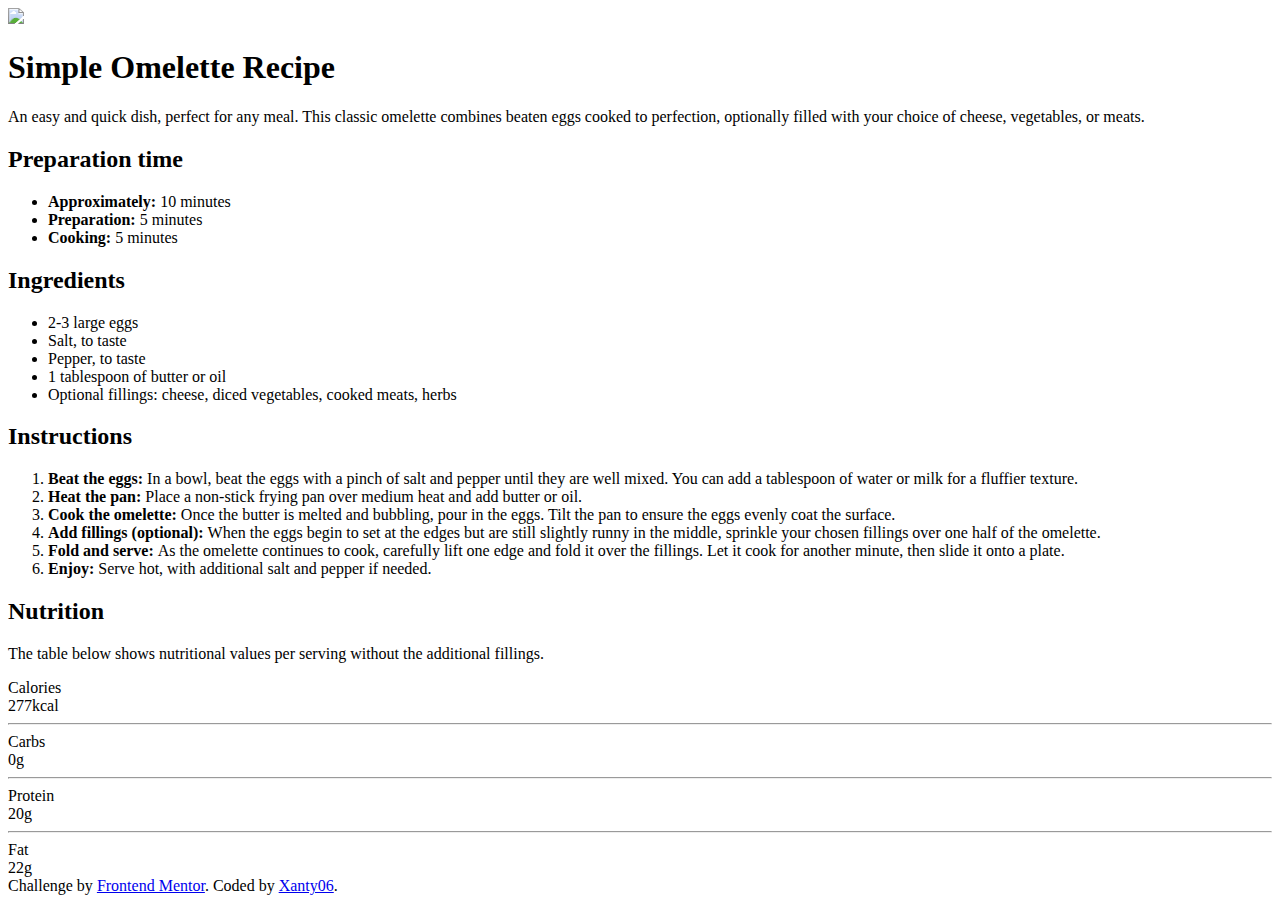
==== add.index.html @ e8cc43eb "Create add.index.html" ====
<!DOCTYPE html>
<html lang="en">
<head>
  <meta charset="UTF-8">
  <meta name="viewport" content="width=device-width, initial-scale=1.0"> <!-- displays site properly based on user's device -->

  <link rel="icon" type="image/png" sizes="32x32" href="./assets/images/favicon-32x32.png">
  <link rel="preconnect" href="https://fonts.googleapis.com" />
  <link rel="preconnect" href="https://fonts.gstatic.com" crossorigin />
  <link
    href="https://fonts.googleapis.com/css2?family=Roboto:wght@400;500;700&family=Young+Serif&display=swap"
    rel="stylesheet"
  />
  <link rel="preconnect" href="https://fonts.googleapis.com" />
  <link rel="preconnect" href="https://fonts.gstatic.com" crossorigin />
  <link
    href="https://fonts.googleapis.com/css2?family=Outfit:wght@400;600;700&family=Roboto:wght@400;500;700&family=Young+Serif&display=swap"
    rel="stylesheet"
    href="https://fonts.google.com/specimen/Young+Serif"
  />
  <link rel="stylesheet" href="https://fonts.google.com/specimen/Outfit" />
  
  <title>Frontend Mentor | Recipe page</title>

  <link rel="stylesheet" href="./style.css">
  <!-- Feel free to remove these styles or customise in your own stylesheet 👍 -->
</head>
<body>

  <img src="./assets/images/image-omelette.jpeg">
  
  <h1>Simple Omelette Recipe</h1>

  <p>An easy and quick dish, perfect for any meal. This classic omelette combines beaten eggs cooked 
    to perfection, optionally filled with your choice of cheese, vegetables, or meats.</p>

  <div class="Preparation">
    <h2>Preparation time</h2>
  <ul>    
    <li> <strong> Approximately:</strong> 10 minutes</li>
    <li> <strong>Preparation:</strong> 5 minutes</li>
    <li> <strong>Cooking: </strong>5 minutes</li>
  </ul>
</div>

<div class="Ingredients">
  <h2>Ingredients</h2>

  <ul>
   <li> 2-3 large eggs </li>
   <li> Salt, to taste </li>
   <li> Pepper, to taste </li>
   <li> 1 tablespoon of butter or oil </li>
   <li>Optional fillings: cheese, diced vegetables, cooked meats, herbs</li>
  </ul>
  
</div>
<div class="Instructions">
  <h2>Instructions</h2>

  <ol>
    <li> <strong>Beat the eggs: </strong> In a bowl, beat the eggs with a pinch of salt and pepper until they are well mixed. You can add a tablespoon of water or milk for a fluffier texture. </li>
    <li> <strong>Heat the pan: </strong>Place a non-stick frying pan over medium heat and add butter or oil. </li>
    <li> <strong>Cook the omelette: </strong>Once the butter is melted and bubbling, pour in the eggs. Tilt the pan to ensure the eggs evenly coat the surface. </li>
    <li> <strong> Add fillings (optional): </strong>When the eggs begin to set at the edges but are still slightly runny in the middle, sprinkle your chosen fillings over one half of the omelette. </li>
    <li> <strong>Fold and serve: </strong>As the omelette continues to cook, carefully lift one edge and fold it over the fillings. Let it cook for another minute, then slide it onto a plate. </li>
    <li> <strong>Enjoy: </strong>Serve hot, with additional salt and pepper if needed.</li>
  </ol>

</div>

<div class="Nutrition">
  <h2>Nutrition</h2>

  <p>The table below shows nutritional values per serving without the additional fillings.</p>

  
  <div class="nutrition-container">
    <div class="nutrition-item">
      <div class="item">Calories</div>
      <div class="value">277kcal</div>
    </div>
    <hr />
    <div class="nutrition-item">
      <div class="item">Carbs</div>
      <div class="value">0g</div>
    </div>
    <hr />
    <div class="nutrition-item">
      <div class="item">Protein</div>
      <div class="value">20g</div>
    </div>
    <hr />
    <div class="nutrition-item">
      <div class="item">Fat</div>
      <div class="value">22g</div>
    </div>
  </div>
</div>
</div>
</div>
</div>
  
  <div class="attribution">
    Challenge by <a href="https://www.frontendmentor.io?ref=challenge" target="_blank">Frontend Mentor</a>. 
    Coded by <a href="#">Xanty06</a>.
  </div>
</body>
</html>
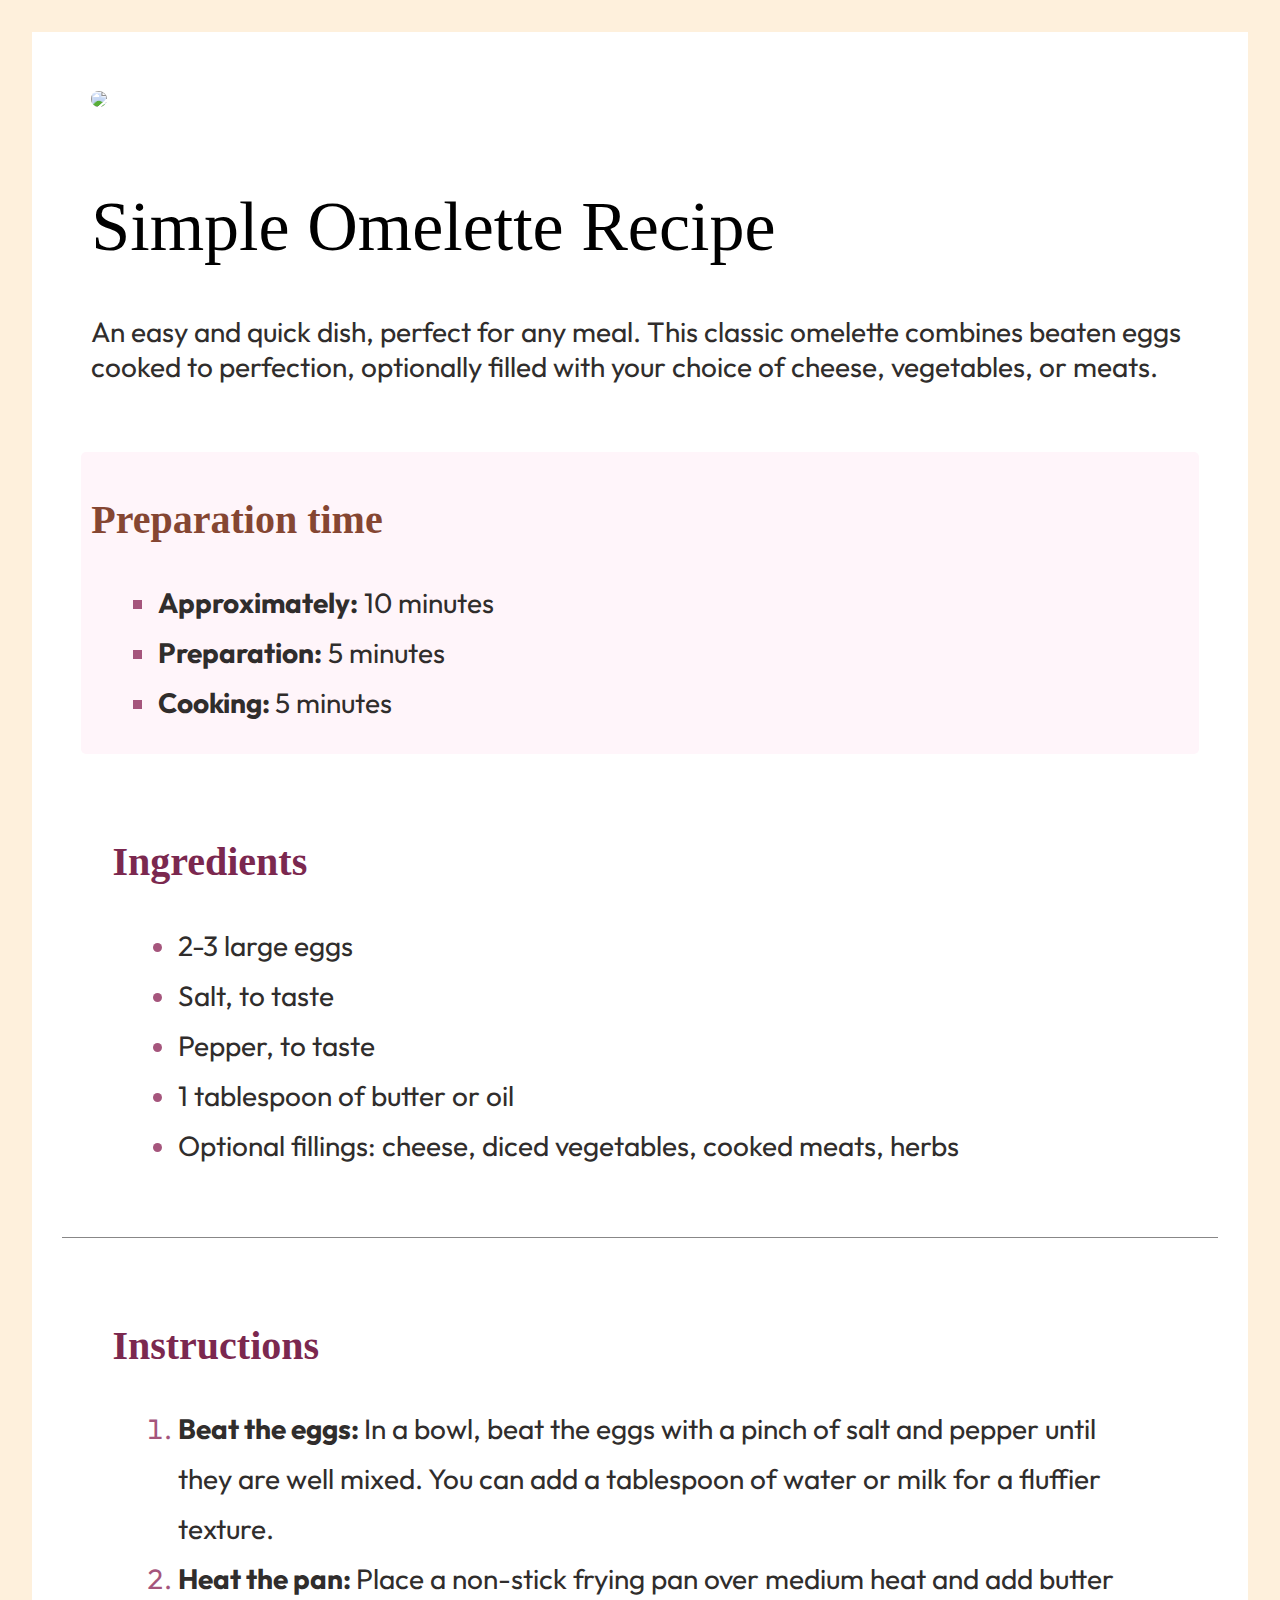
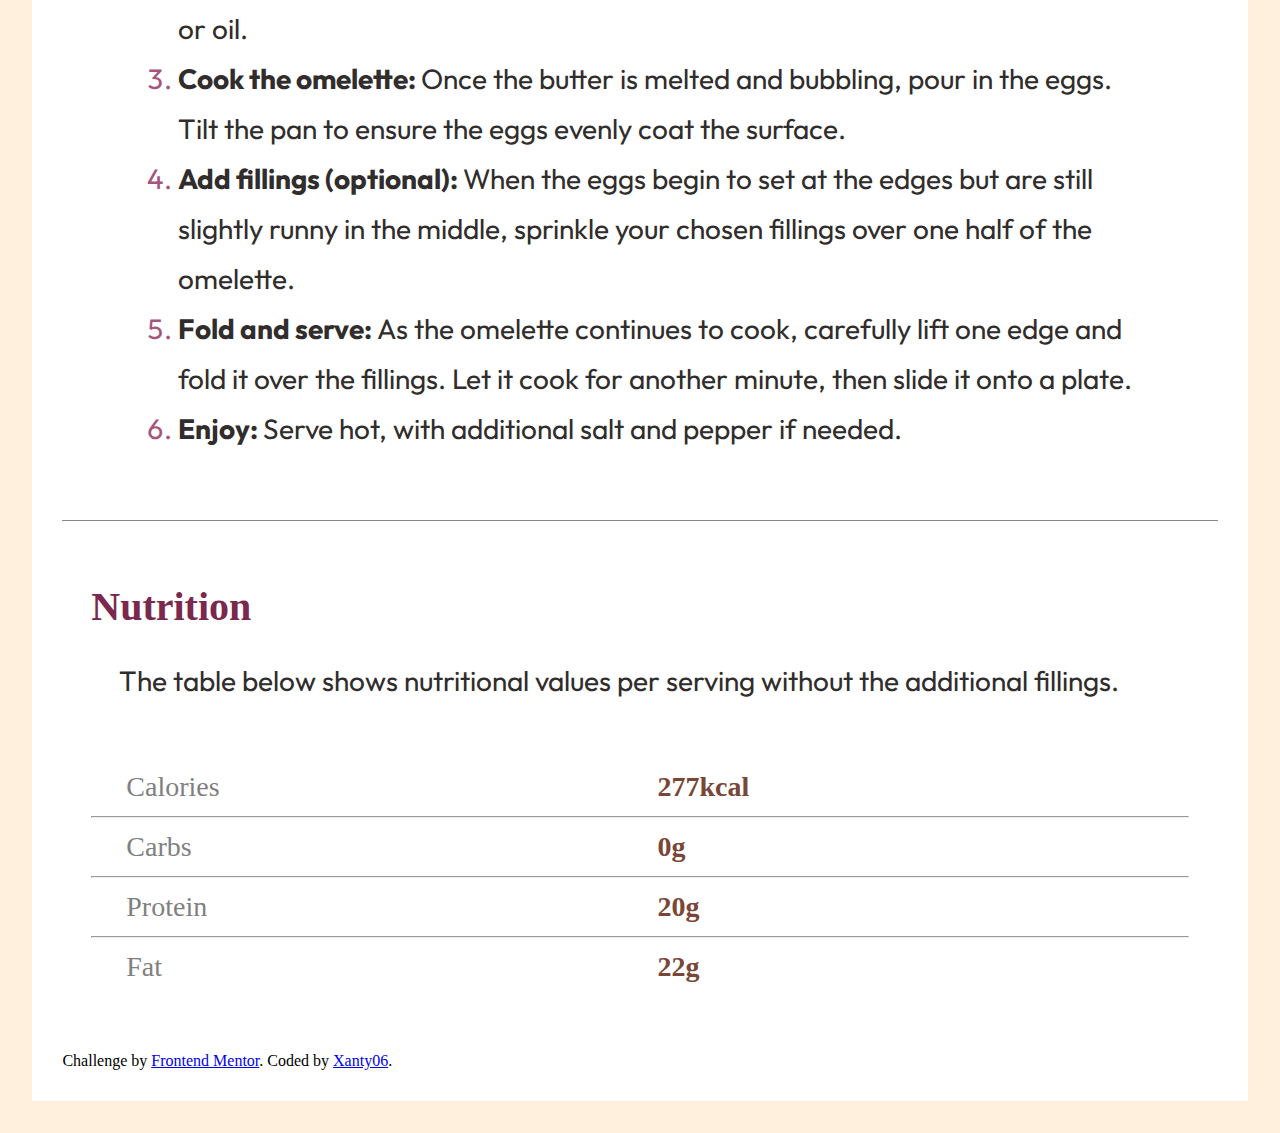
==== commit b4a837d6: "Update add.index.html" ====
--- a/add.index.html
+++ b/add.index.html
@@ -27,7 +27,7 @@
 </head>
 <body>
 
-  <img src="./assets/images/image-omelette.jpeg">
+  <img src="https://imgs.search.brave.com/bB83NdJQzftOQ_uyUqpFooCbj7sRQegQZhAdDcZKZV4/rs:fit:860:0:0/g:ce/aHR0cHM6Ly9tZWRp/YS5nZXR0eWltYWdl/cy5jb20vaWQvMTM2/OTQwNDg1Ny9waG90/by90aGUtZnJlbmNo/LXRvYXN0LW9tZWxl/dHRlLXNhbmR3aWNo/LmpwZz9zPTYxMng2/MTImdz0wJms9MjAm/Yz02SVkwaVFUUXRy/X3dObzZfSWJTTW9F/dmV5VWplNjJVbGlI/RTVZMm02ZmRRPQ">
   
   <h1>Simple Omelette Recipe</h1>
 
--- a/style.css
+++ b/style.css
@@ -0,0 +1,134 @@
+.box{
+    display: flex;
+    max-width: 1440;
+    align-items: center;
+}
+html{
+    background-color: hsl(35, 94%, 93%);
+    border-radius: 2%;
+    max-width: 95%;
+    padding: 2.5%;
+    margin-left: auto;
+    text-justify: auto;
+    word-spacing: auto;
+}
+body{
+    width: 1440px;
+    margin: auto;
+    padding: 2.5%;
+    background-color: white;
+    max-width: 95%;
+    text-align: left;
+}
+h1, h2, h3{
+    font-family: YoungSerif;
+    width: 95%;
+}
+h1{
+    font-size: 70px;
+    font-weight:400;
+    text-align: left;
+    width: 95%;
+    margin-left: auto;
+    margin-right: auto;
+}
+h2{
+    color: hsl(332, 51%, 32%);
+    width: 95%;
+    margin-right: auto;
+    font-size: 40px;
+}
+p{
+    font-size: 16px;
+    font-weight: 400;
+    padding-bottom: 40px;
+    width: 95%;
+    margin-left: auto;
+    margin-right: auto;
+}
+p, li, table {
+    font-family: Outfit;
+    color: hsl(24, 5%, 18%);
+    font-size: 28px;
+}
+.Preparation{
+    background-color: hsl(330, 100%, 98%);
+    border-radius: 5px;
+    line-height: 50px;
+    width: 95%;
+    margin: 0 auto;
+    padding: 10px;
+
+}
+li::marker{
+    color: hsl(331, 32%, 49%);
+}
+.Preparation h2{
+    color: hsl(14, 45%, 36%);
+    font-weight: bolder;
+    word-spacing: auto;
+}
+.Preparation li{
+    line-height: 50px;
+    width: 95%;
+    margin-left: auto;
+    margin-right: auto;
+    list-style: square;
+    list-style-position: inherit;
+}
+.Ingredients, .Instructions{
+    line-height: 50px;
+    border-bottom: 0.2px solid rgb(136, 135, 135);
+    padding: 50px;
+}
+li{
+    line-height: 50px;
+    width: 95%;
+    margin-left: auto;
+    margin-right: auto;
+}
+
+img{
+    border-radius: 50px;
+    width: 95%;
+    padding: 2.5%;
+    }
+ 
+.attribution{
+    padding-top: 35px;
+}
+
+.Nutrition{
+    width: 95%;
+    padding: 2.5%;
+}
+
+.nutrition-item {
+    display: flex;
+    padding-top: 5px;
+    padding-bottom: 5px;
+    font-size: 28px;
+  }
+  .item {
+    padding-left: 35px;
+    color: gray;
+    width: 50%;
+  }
+  .value {
+    font-weight: bold;
+    color: #794737;
+    width: 50%;
+    }
+
+img:hover{
+    transform: scale(1.18)
+}
+
+@font-face {
+    font-family: YoungSerif-Regular;
+    src: url(./assets/fonts/young-serif/YoungSerif-Regular.ttf);
+}
+@font-face {
+font-family: Outfit-VariableFont;
+    src: url(./assets/fonts/outfit/Outfit-VariableFont_wght.ttf)
+    }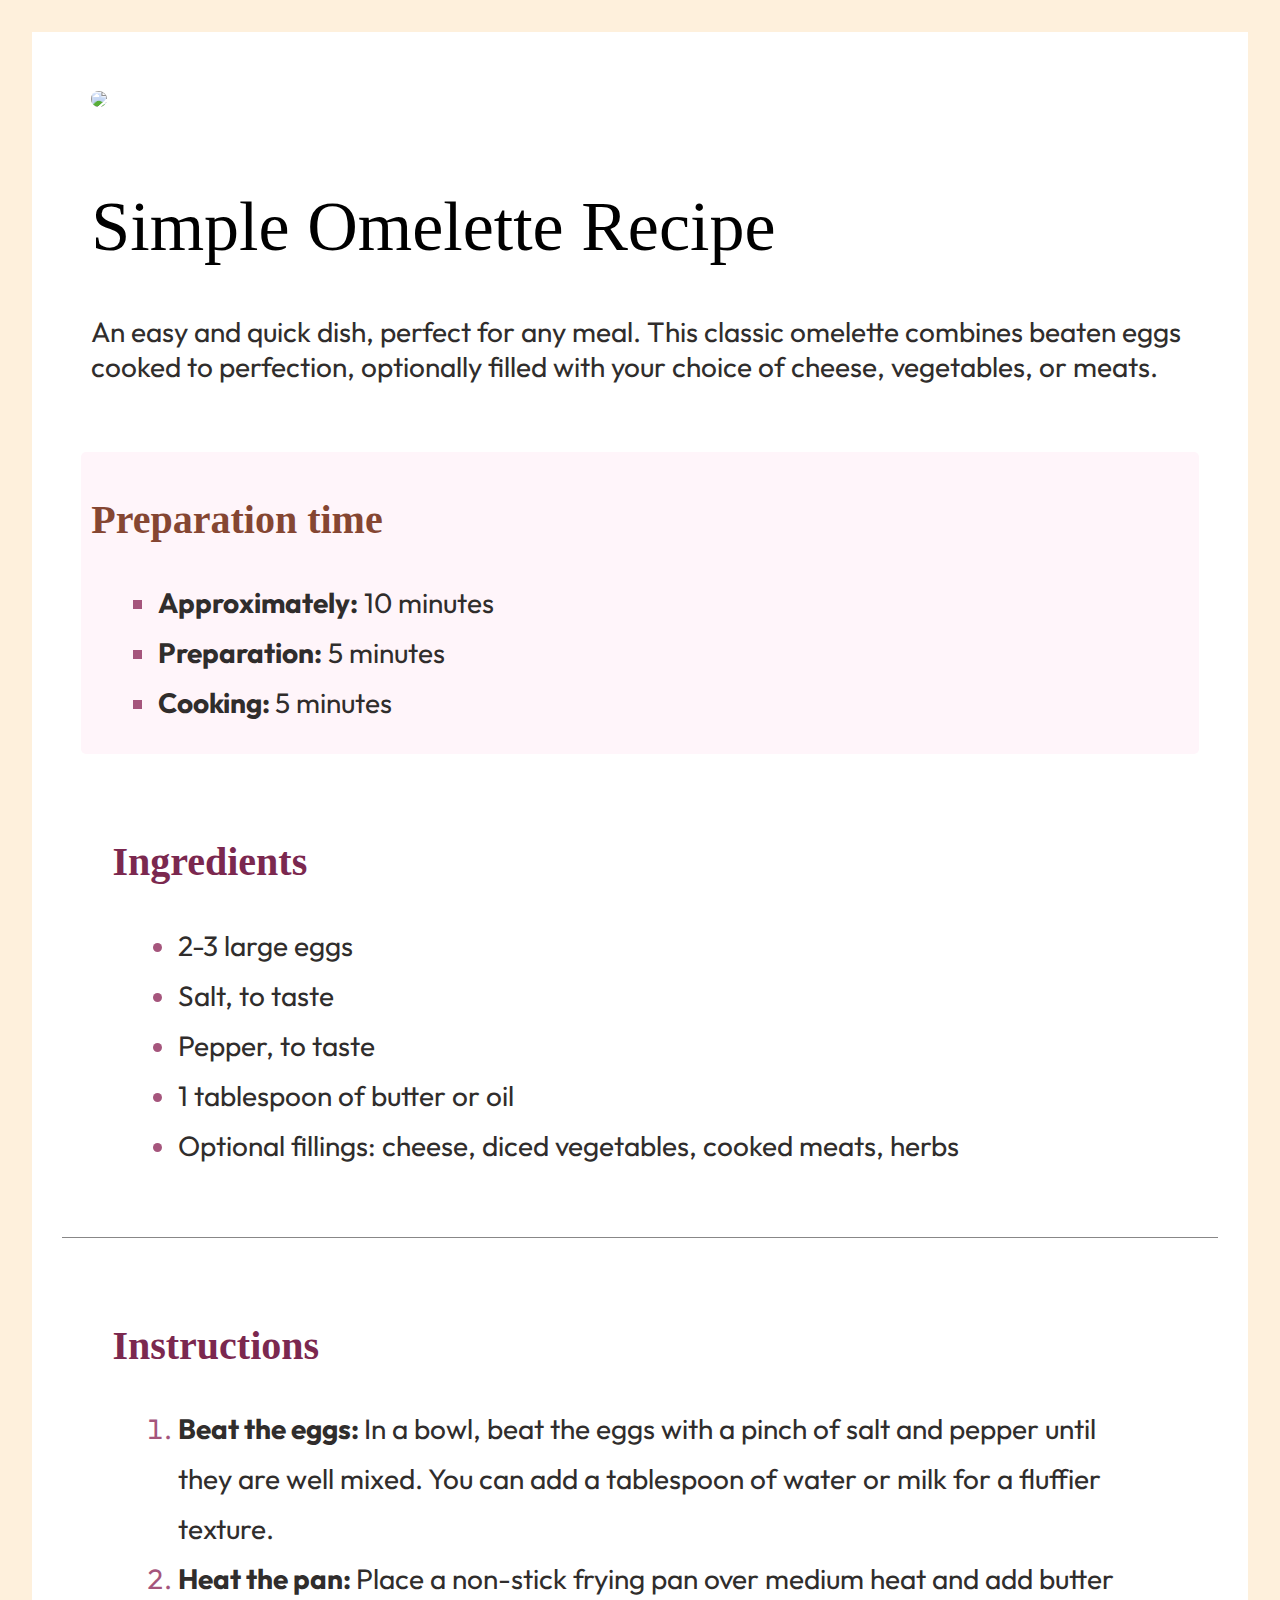
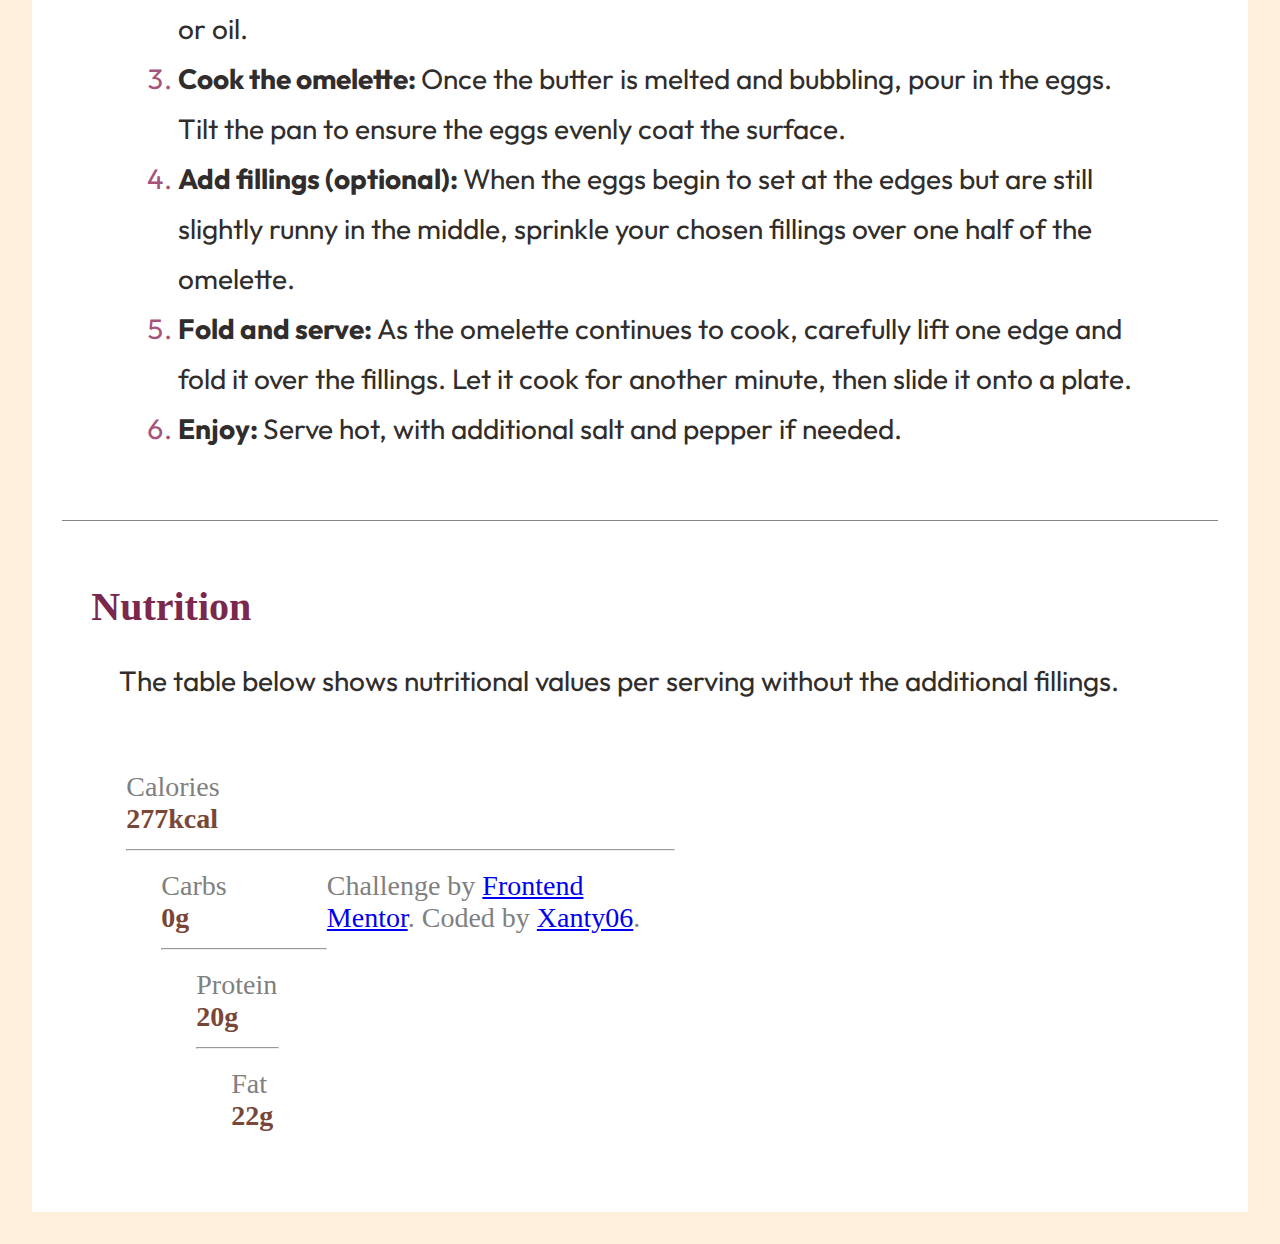
==== commit f3262af2: "Update add.index.html" ====
--- a/add.index.html
+++ b/add.index.html
@@ -1,109 +1,105 @@
 <!DOCTYPE html>
-<html lang="en">
-<head>
-  <meta charset="UTF-8">
-  <meta name="viewport" content="width=device-width, initial-scale=1.0"> <!-- displays site properly based on user's device -->
+  <html lang="en">
+    <header role="banner">
+      <meta charset="UTF-8">
+      <meta name="viewport" content="width=device-width, initial-scale=1.0"> <!-- displays site properly based on user's device -->
 
-  <link rel="icon" type="image/png" sizes="32x32" href="./assets/images/favicon-32x32.png">
-  <link rel="preconnect" href="https://fonts.googleapis.com" />
-  <link rel="preconnect" href="https://fonts.gstatic.com" crossorigin />
-  <link
-    href="https://fonts.googleapis.com/css2?family=Roboto:wght@400;500;700&family=Young+Serif&display=swap"
+      <link rel="icon" type="image/png" sizes="32x32" href="./assets/images/favicon-32x32.png">
+      <link rel="preconnect" href="https://fonts.googleapis.com" />
+      <link rel="preconnect" href="https://fonts.gstatic.com" crossorigin />
+      <link href="https://fonts.googleapis.com/css2?family=Roboto:wght@400;500;700&family=Young+Serif&display=swap"
+    rel="stylesheet"/>
+      <link rel="preconnect" href="https://fonts.googleapis.com" />
+      <link rel="preconnect" href="https://fonts.gstatic.com" crossorigin />
+      <link href="https://fonts.googleapis.com/css2?family=Outfit:wght@400;600;700&family=Roboto:wght@400;500;700&family=Young+Serif&display=swap"
     rel="stylesheet"
-  />
-  <link rel="preconnect" href="https://fonts.googleapis.com" />
-  <link rel="preconnect" href="https://fonts.gstatic.com" crossorigin />
-  <link
-    href="https://fonts.googleapis.com/css2?family=Outfit:wght@400;600;700&family=Roboto:wght@400;500;700&family=Young+Serif&display=swap"
-    rel="stylesheet"
-    href="https://fonts.google.com/specimen/Young+Serif"
-  />
-  <link rel="stylesheet" href="https://fonts.google.com/specimen/Outfit" />
+    href="https://fonts.google.com/specimen/Young+Serif"/>
+      <link rel="stylesheet" href="https://fonts.google.com/specimen/Outfit"/>
+       <link rel="stylesheet" href="./style.css">
   
-  <title>Frontend Mentor | Recipe page</title>
+      <title>Frontend Mentor | Recipe page</title>
+  <!-- Feel free to remove these styles or customise in your own stylesheet 👍 -->
+</header>
+<main>
+  <body>
 
-  <link rel="stylesheet" href="./style.css">
-  <!-- Feel free to remove these styles or customise in your own stylesheet 👍 -->
-</head>
-<body>
+    <img src="https://github.com/SantiMora06/SantiMora06.github.io/blob/main/image-omelette.jpeg?raw=true">
+  
+      <h1>Simple Omelette Recipe</h1>
 
-  <img src="https://imgs.search.brave.com/bB83NdJQzftOQ_uyUqpFooCbj7sRQegQZhAdDcZKZV4/rs:fit:860:0:0/g:ce/aHR0cHM6Ly9tZWRp/YS5nZXR0eWltYWdl/cy5jb20vaWQvMTM2/OTQwNDg1Ny9waG90/by90aGUtZnJlbmNo/LXRvYXN0LW9tZWxl/dHRlLXNhbmR3aWNo/LmpwZz9zPTYxMng2/MTImdz0wJms9MjAm/Yz02SVkwaVFUUXRy/X3dObzZfSWJTTW9F/dmV5VWplNjJVbGlI/RTVZMm02ZmRRPQ">
+        <p>An easy and quick dish, perfect for any meal. This classic omelette combines beaten eggs cooked 
+    to perfection, optionally filled with your choice of cheese, vegetables, or meats.</p>
+<nav role="navigation">
+  <section class="Preparation">
+    <h2 class="PreparationTitle">Preparation time</h2>
+      <ul>    
+        <li class="PreparationItems"> <strong> Approximately:</strong> 10 minutes</li>
+        <li class="PreparationItems"> <strong>Preparation:</strong> 5 minutes</li>
+        <li class="PreparationItems"> <strong>Cooking: </strong>5 minutes</li>
+    </ul>
+  </section>
+
+<section class="Ingredients">
+  <h2 class="IngredientesTitle">Ingredients</h2>
+
+     <ul>
+       <li class="IngredientsItems"> 2-3 large eggs </li>
+       <li class="IngredientsItems"> Salt, to taste </li>
+       <li class="IngredientsItems"> Pepper, to taste </li>
+       <li class="IngredientsItems"> 1 tablespoon of butter or oil </li>
+       <li class="IngredientsItems"> Optional fillings: cheese, diced vegetables, cooked meats, herbs</li>
+    </ul>
   
-  <h1>Simple Omelette Recipe</h1>
+</section>
+<section class="Instructions">
+  <h2>Instructions</h2>
+      <ol>
+        <li class="InstructionItems"> <strong>Beat the eggs: </strong> In a bowl, beat the eggs with a pinch of salt and pepper until they are well mixed. You can add a tablespoon of water or milk for a fluffier texture. </li>
+        <li class="InstructionItems"> <strong>Heat the pan: </strong>Place a non-stick frying pan over medium heat and add butter or oil. </li>
+        <li class="InstructionItems"> <strong>Cook the omelette: </strong>Once the butter is melted and bubbling, pour in the eggs. Tilt the pan to ensure the eggs evenly coat the surface. </li>
+        <li class="InstructionItems"> <strong> Add fillings (optional): </strong>When the eggs begin to set at the edges but are still slightly runny in the middle, sprinkle your chosen fillings over one half of the omelette. </li>
+        <li class="InstructionItems"> <strong>Fold and serve: </strong>As the omelette continues to cook, carefully lift one edge and fold it over the fillings. Let it cook for another minute, then slide it onto a plate. </li>
+        <li class="InstructionItems"> <strong>Enjoy: </strong>Serve hot, with additional salt and pepper if needed.</li>
+      </ol>
 
-  <p>An easy and quick dish, perfect for any meal. This classic omelette combines beaten eggs cooked 
-    to perfection, optionally filled with your choice of cheese, vegetables, or meats.</p>
+</section>
 
-  <div class="Preparation">
-    <h2>Preparation time</h2>
-  <ul>    
-    <li> <strong> Approximately:</strong> 10 minutes</li>
-    <li> <strong>Preparation:</strong> 5 minutes</li>
-    <li> <strong>Cooking: </strong>5 minutes</li>
-  </ul>
-</div>
-
-<div class="Ingredients">
-  <h2>Ingredients</h2>
-
-  <ul>
-   <li> 2-3 large eggs </li>
-   <li> Salt, to taste </li>
-   <li> Pepper, to taste </li>
-   <li> 1 tablespoon of butter or oil </li>
-   <li>Optional fillings: cheese, diced vegetables, cooked meats, herbs</li>
-  </ul>
-  
-</div>
-<div class="Instructions">
-  <h2>Instructions</h2>
-
-  <ol>
-    <li> <strong>Beat the eggs: </strong> In a bowl, beat the eggs with a pinch of salt and pepper until they are well mixed. You can add a tablespoon of water or milk for a fluffier texture. </li>
-    <li> <strong>Heat the pan: </strong>Place a non-stick frying pan over medium heat and add butter or oil. </li>
-    <li> <strong>Cook the omelette: </strong>Once the butter is melted and bubbling, pour in the eggs. Tilt the pan to ensure the eggs evenly coat the surface. </li>
-    <li> <strong> Add fillings (optional): </strong>When the eggs begin to set at the edges but are still slightly runny in the middle, sprinkle your chosen fillings over one half of the omelette. </li>
-    <li> <strong>Fold and serve: </strong>As the omelette continues to cook, carefully lift one edge and fold it over the fillings. Let it cook for another minute, then slide it onto a plate. </li>
-    <li> <strong>Enjoy: </strong>Serve hot, with additional salt and pepper if needed.</li>
-  </ol>
-
-</div>
-
-<div class="Nutrition">
+<section class="Nutrition">
   <h2>Nutrition</h2>
 
   <p>The table below shows nutritional values per serving without the additional fillings.</p>
 
   
-  <div class="nutrition-container">
-    <div class="nutrition-item">
-      <div class="item">Calories</div>
-      <div class="value">277kcal</div>
-    </div>
+  <section class="nutrition-container">
+    <section class="nutrition-item">
+      <section class="item">Calories</div>
+      <section class="value">277kcal</div>
+    </section>
     <hr />
-    <div class="nutrition-item">
-      <div class="item">Carbs</div>
-      <div class="value">0g</div>
-    </div>
+    <section class="nutrition-item">
+      <section class="item">Carbs</div>
+      <section class="value">0g</div>
+    </section>
     <hr />
-    <div class="nutrition-item">
-      <div class="item">Protein</div>
-      <div class="value">20g</div>
-    </div>
+    <section class="nutrition-item">
+      <section class="item">Protein</div>
+      <section class="value">20g</div>
+    </section>
     <hr />
-    <div class="nutrition-item">
-      <div class="item">Fat</div>
-      <div class="value">22g</div>
-    </div>
-  </div>
-</div>
-</div>
-</div>
-</div>
+    <section class="nutrition-item">
+      <section class="item">Fat</div>
+      <section class="value">22g</div>
+          </section>
+        </section>
+      </section>
+    </section>
+  </section>
+</section>
   
-  <div class="attribution">
-    Challenge by <a href="https://www.frontendmentor.io?ref=challenge" target="_blank">Frontend Mentor</a>. 
-    Coded by <a href="#">Xanty06</a>.
-  </div>
-</body>
+  <footer role="contentinfo">
+    Challenge by <a href="https://www.frontendmentor.io?ref=challenge" target="_blank">Frontend Mentor</a>. Coded by <a href="#">Xanty06</a>.
+        </footer>
+      </nav>
+    </body>
+  </main>
 </html>
